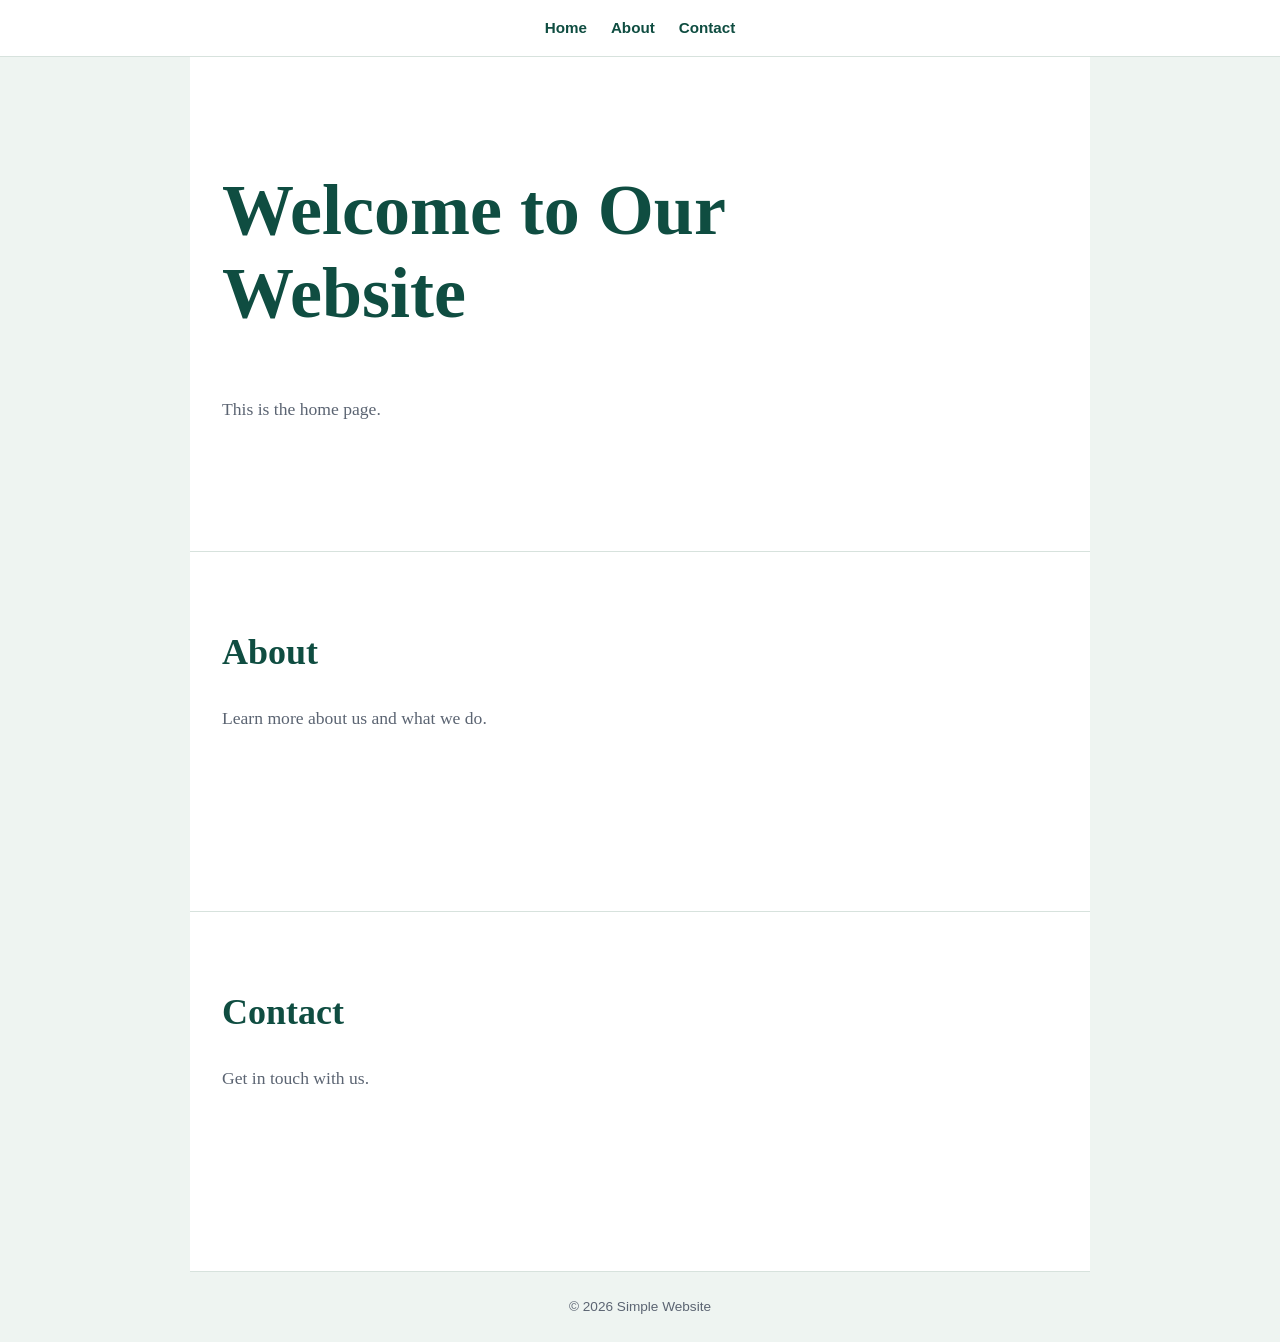
==== index.html @ 8ebc0c75 "Initial Code" ====
<!DOCTYPE html>
<html lang="en">
<head>
	<meta charset="UTF-8">
	<meta name="viewport" content="width=device-width, initial-scale=1.0">
	<title>Simple Website</title>
	<link rel="stylesheet" href="style.css">
</head>
<body>
	<header>
		<nav aria-label="Main navigation">
			<a href="#home">Home</a>
			<a href="#about">About</a>
			<a href="#contact">Contact</a>
		</nav>
	</header>

	<main>
		<section id="home">
			<h1>Welcome to Our Website</h1>
			<p>This is the home page.</p>
		</section>

		<section id="about">
			<h2>About</h2>
			<p>Learn more about us and what we do.</p>
		</section>

		<section id="contact">
			<h2>Contact</h2>
			<p>Get in touch with us.</p>
		</section>
	</main>

	<footer>
		<p>&copy; 2026 Simple Website</p>
	</footer>
</body>
</html>
---- style.css ----
:root {
	--ink: #1f2937;
	--muted: #5b6472;
	--surface: #ffffff;
	--background: #eef4f1;
	--accent: #176b5b;
	--accent-dark: #0f4d41;
	--border: #d7e2dd;
}

* {
	box-sizing: border-box;
}

html {
	scroll-behavior: smooth;
}

body {
	margin: 0;
	color: var(--ink);
	background: var(--background);
	font-family: Georgia, "Times New Roman", serif;
	line-height: 1.6;
}

header {
	padding: 1rem 1.5rem;
	background: var(--surface);
	border-bottom: 1px solid var(--border);
}

nav {
	display: flex;
	justify-content: center;
	gap: 1.5rem;
	max-width: 1100px;
	margin: 0 auto;
}

nav a {
	color: var(--accent-dark);
	font-family: Arial, sans-serif;
	font-size: 0.95rem;
	font-weight: 700;
	text-decoration: none;
}

nav a:hover,
nav a:focus-visible {
	color: var(--accent);
	text-decoration: underline;
	text-underline-offset: 0.25rem;
}

main {
	width: min(100% - 3rem, 900px);
	margin: 0 auto;
}

section {
	min-height: 40vh;
	padding: 5rem 2rem;
	background: var(--surface);
	border-bottom: 1px solid var(--border);
}

section:first-child {
	min-height: 55vh;
	padding-top: 7rem;
}

h1,
h2 {
	margin-top: 0;
	color: var(--accent-dark);
	line-height: 1.15;
}

h1 {
	max-width: 600px;
	font-size: clamp(2.25rem, 6vw, 4.5rem);
}

h2 {
	font-size: 2.25rem;
}

p {
	max-width: 620px;
	margin-bottom: 0;
	color: var(--muted);
	font-size: 1.1rem;
}

footer {
	padding: 1.5rem;
	text-align: center;
}

footer p {
	margin: 0 auto;
	font-family: Arial, sans-serif;
	font-size: 0.85rem;
}

@media (max-width: 600px) {
	header {
		padding: 1rem;
	}

	nav {
		justify-content: space-between;
		gap: 0.75rem;
	}

	main {
		width: 100%;
	}

	section,
	section:first-child {
		min-height: 0;
		padding: 4rem 1.5rem;
	}
}
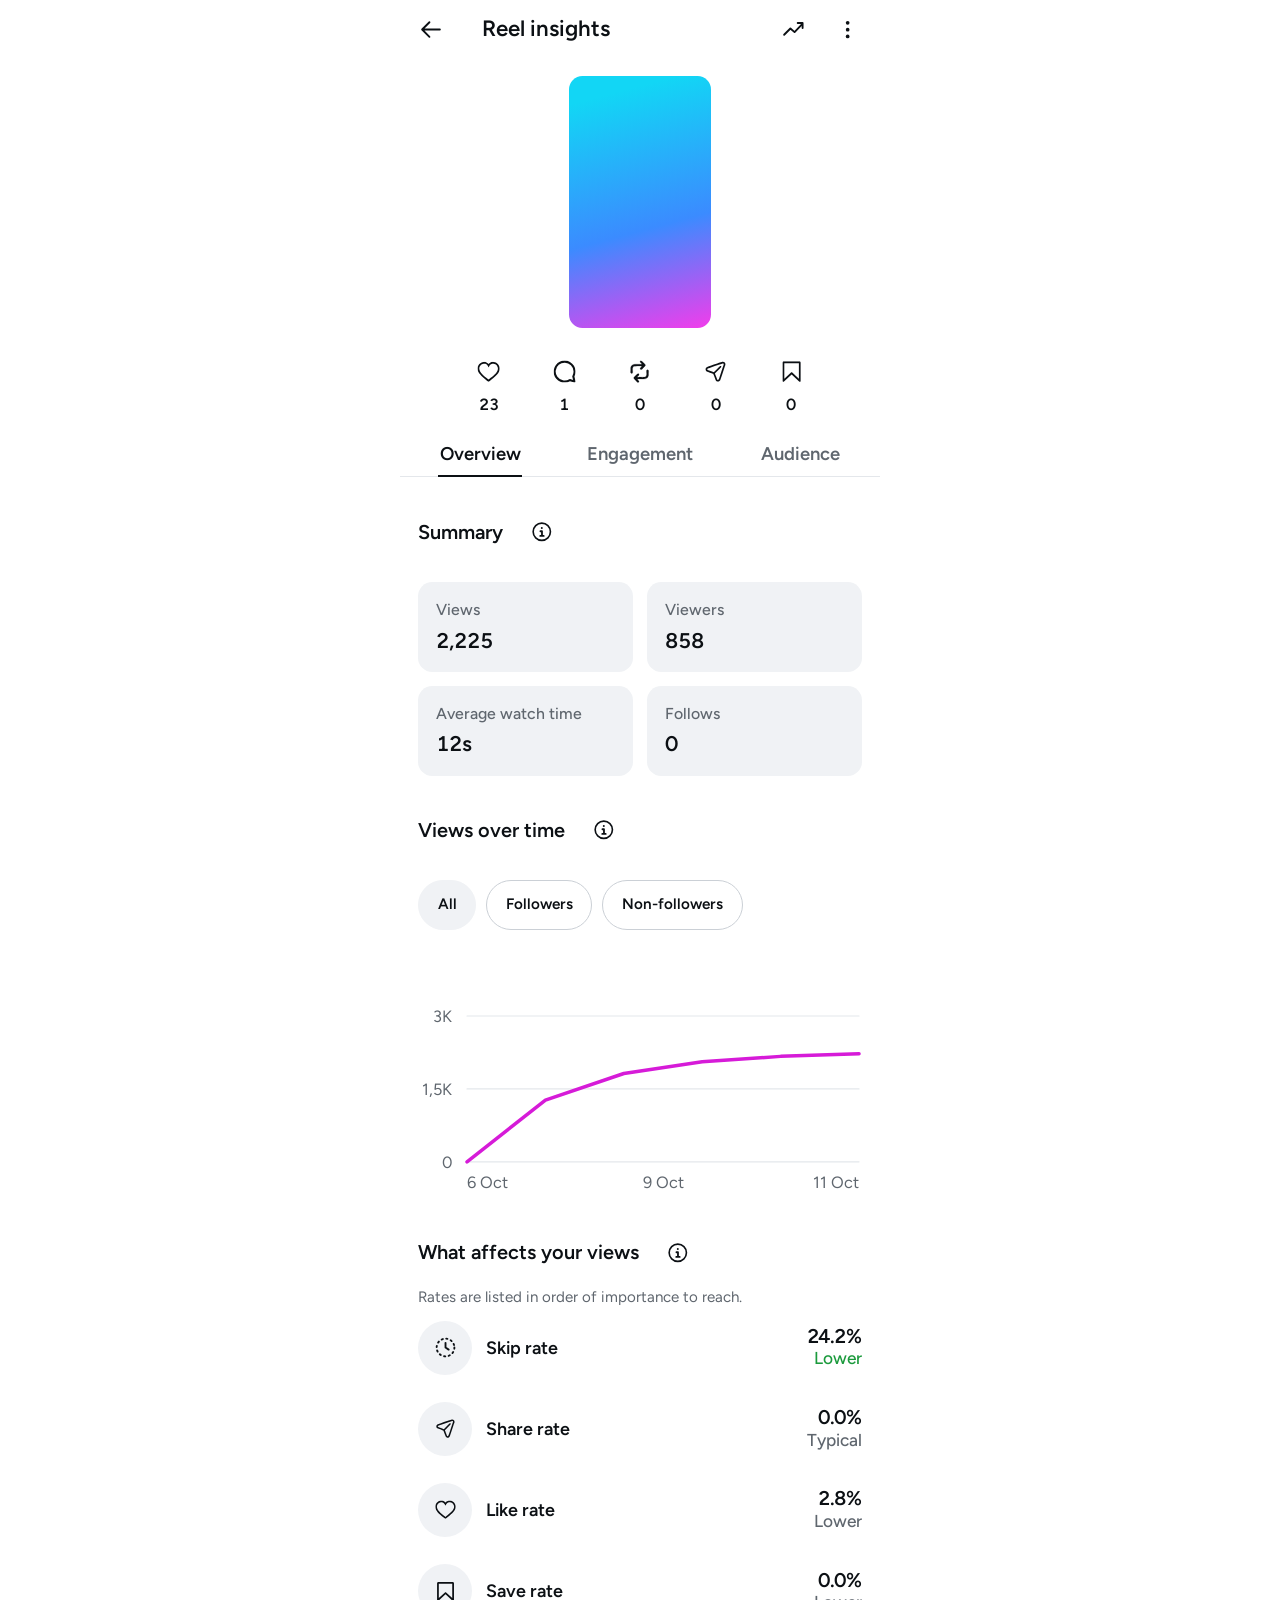
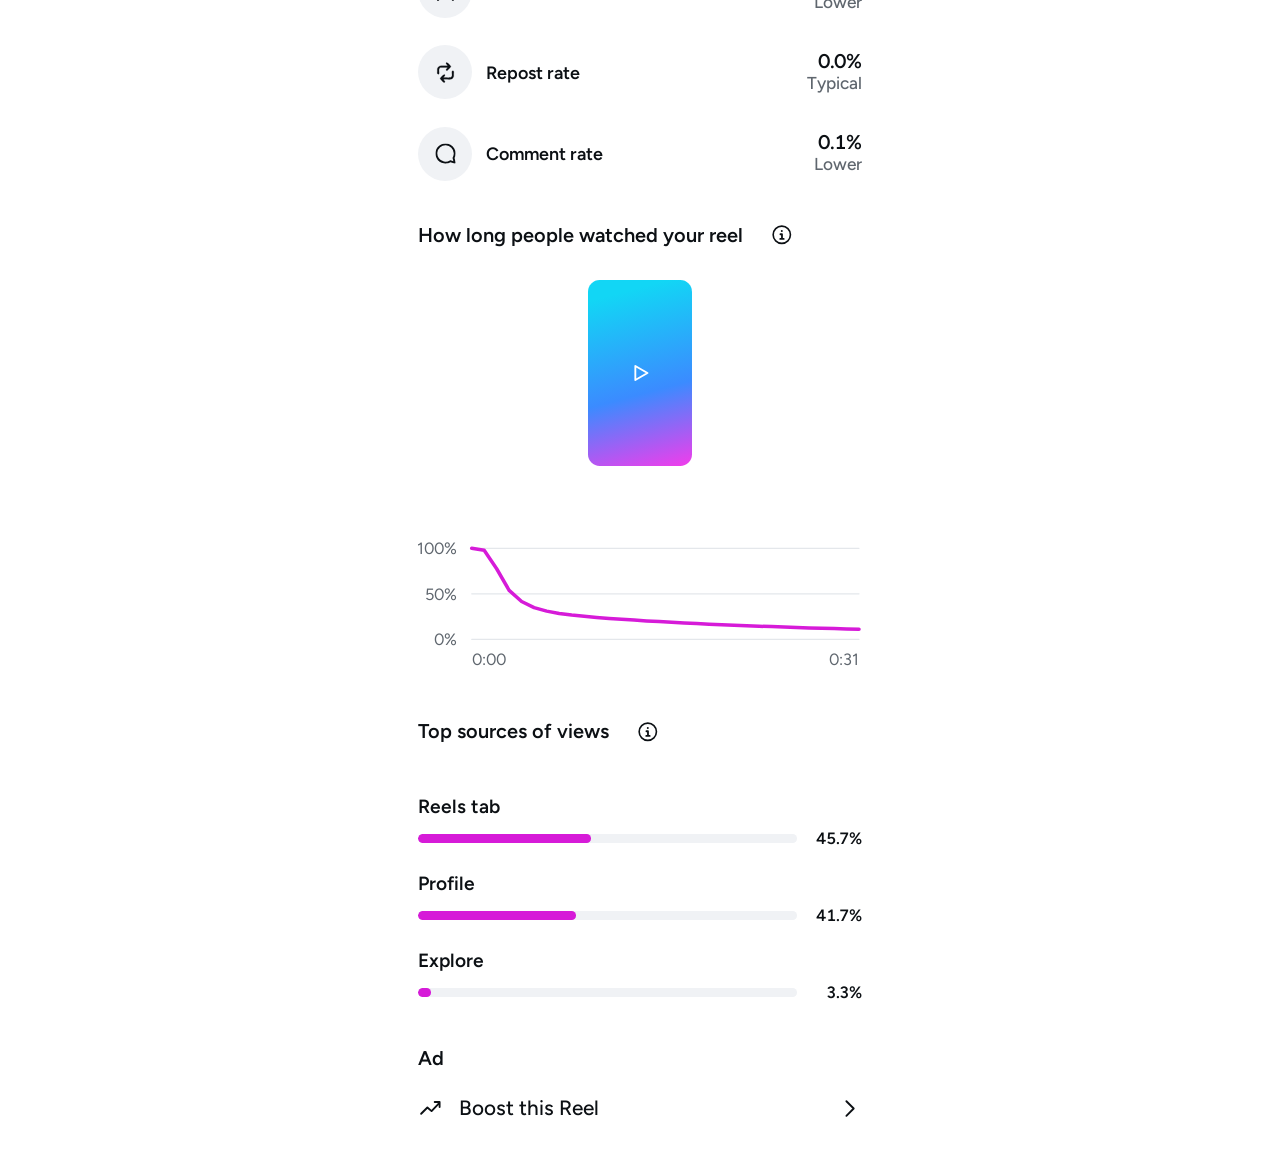
==== commit 2e6a9e87: "Update index.html" ====
--- a/index.html
+++ b/index.html
@@ -1,39 +1,388 @@
-<!DOCTYPE html>
-<html lang="en">
-<head>
-	<meta charset="UTF-8">
-	<meta name="viewport" content="width=device-width, initial-scale=1.0">
-	<title>Simple Website</title>
-	<link rel="stylesheet" href="style.css">
-</head>
-<body>
-	<header>
-		<nav aria-label="Main navigation">
-			<a href="#home">Home</a>
-			<a href="#about">About</a>
-			<a href="#contact">Contact</a>
-		</nav>
-	</header>
-
-	<main>
-		<section id="home">
-			<h1>Welcome to Our Website</h1>
-			<p>This is the home page.</p>
-		</section>
-
-		<section id="about">
-			<h2>About</h2>
-			<p>Learn more about us and what we do.</p>
-		</section>
-
-		<section id="contact">
-			<h2>Contact</h2>
-			<p>Get in touch with us.</p>
-		</section>
-	</main>
-
-	<footer>
-		<p>&copy; 2026 Simple Website</p>
-	</footer>
-</body>
-</html>
+<!doctype html><html><head><meta charset=utf8><meta name=viewport content="width=device-width,initial-scale=1,viewport-fit=cover"><style>:root{color-scheme:light;box-sizing:border-box;padding-top:env(safe-area-inset-top,0px);padding-bottom:env(safe-area-inset-bottom,0px)}html{scroll-padding-top:env(safe-area-inset-top,0px)}body{margin:0;padding:0;font:14px -apple-system,BlinkMacSystemFont,sans-serif;background:#fff;color:#000}img{max-width:100%}[hidden]:not([hidden=until-found i]){display:none!important}</style></head><body>
+<title>Reel Insights</title>
+<link rel="stylesheet" href="https://fonts.googleapis.com/css2?family=Figtree:wght@400;500;600;700&display=swap">
+<style>
+/* Layout: phone column. Sticky title bar, then thumbnail + counts, then sticky tabs, then Overview sections. Edit panel opens from the three dots. */
+:root{
+  --bg:#0C1014; --surface:#262A30; --fg:#F3F5F7; --muted:#A8AFB7; --line:#2A2F36; --ring:#3A4048; --good:#3BCD5A; --accent:#F03FF2; --accent2:#7B3FF5;
+  --font:"Figtree",system-ui,-apple-system,"Segoe UI",Roboto,sans-serif; --bar:49px;
+  color-scheme:dark;
+}
+@media (prefers-color-scheme:light){:root:not([data-theme="dark"]){
+  --bg:#FFFFFF; --surface:#F0F2F5; --fg:#0C1014; --muted:#5F666E; --line:#E4E7EB; --ring:#CBD0D6; --good:#1B9A3C; --accent:#D61BD8; --accent2:#6A2FE0; color-scheme:light}}
+:root[data-theme="light"]{
+  --bg:#FFFFFF; --surface:#F0F2F5; --fg:#0C1014; --muted:#5F666E; --line:#E4E7EB; --ring:#CBD0D6; --good:#1B9A3C; --accent:#D61BD8; --accent2:#6A2FE0; color-scheme:light}
+:root{--q:calc(min(1vw,4.8px)*.9*var(--k,1))}
+*{box-sizing:border-box;scrollbar-width:none}
+*::-webkit-scrollbar{display:none}
+body{background:var(--bg);color:var(--fg);font:16px/1.4 var(--font)}
+button,select,input{font:inherit;color:inherit}
+button{cursor:pointer}
+:focus-visible{outline:2px solid var(--accent);outline-offset:2px}
+svg{fill:none;stroke:currentColor;stroke-width:1.8;stroke-linecap:round;stroke-linejoin:round}
+.sr{position:absolute;width:1px;height:1px;overflow:hidden;clip:rect(0 0 0 0)}
+.app{max-width:480px;margin:0 auto}
+.appbar{position:sticky;top:env(safe-area-inset-top,0px);z-index:3;height:calc(13.6*var(--q));background:var(--bg);display:grid;grid-template-columns:calc(14.5*var(--q)) 1fr calc(13*var(--q)) calc(12*var(--q));align-items:center;padding-right:calc(1.5*var(--q))}
+.appbar h1{font:600 calc(5.15*var(--q))/calc(6*var(--q)) var(--font);margin:0;padding-left:calc(4.5*var(--q))}
+.appbar svg{width:calc(5.8*var(--q));height:calc(5.8*var(--q));justify-self:center}
+.dots{background:none;border:0;height:calc(12*var(--q));width:calc(12*var(--q));padding:0;display:grid;place-items:center;border-radius:50%}
+.dots svg{width:calc(5.4*var(--q));height:calc(5.4*var(--q));fill:currentColor;stroke:none}
+.hdr{display:flex;flex-direction:column;align-items:center;padding:calc(4.1*var(--q)) 0 calc(3*var(--q))}
+.thumb{background:var(--thumb,none) center/cover no-repeat,linear-gradient(165deg,#12D6F5 10%,#3B8BFF 60%,#F23CEB);border-radius:calc(3.1*var(--q));position:relative}
+.thumb.big{width:calc(32.7*var(--q));height:calc(58.2*var(--q))}
+.thumb.sm{width:calc(24.2*var(--q));height:calc(42.9*var(--q));border-radius:calc(2.7*var(--q));margin:0 auto calc(17.1*var(--q))}
+.thumb.sm:after{content:"";position:absolute;left:50%;top:50%;width:calc(5*var(--q));height:calc(5*var(--q));margin:calc(-2.5*var(--q));background:url("data:image/svg+xml,%3Csvg xmlns='http://www.w3.org/2000/svg' viewBox='0 0 24 24'%3E%3Cpath d='M7 4.5l13 7.5-13 7.5z' fill='none' stroke='white' stroke-width='2' stroke-linejoin='round'/%3E%3C/svg%3E") center/contain no-repeat}
+.counts{display:grid;grid-template-columns:repeat(5,1fr);width:calc(87.5*var(--q));margin-top:calc(6.9*var(--q));text-align:center}
+.counts div{display:flex;flex-direction:column;align-items:center;gap:calc(1.8*var(--q))}
+.counts svg{width:calc(6.3*var(--q));height:calc(6.3*var(--q));stroke-width:2}
+.counts span{font:600 calc(3.76*var(--q))/calc(5.4*var(--q)) var(--font);font-variant-numeric:tabular-nums}
+.tabs{position:sticky;top:calc(env(safe-area-inset-top,0px) + calc(13.6*var(--q)));z-index:2;background:var(--bg);border-bottom:1px solid var(--line);display:grid;grid-template-columns:repeat(3,1fr)}
+.tab{background:none;border:0;padding:0;color:var(--muted);font:600 calc(4.27*var(--q))/calc(5*var(--q)) var(--font);display:flex;justify-content:center}
+.tab span{display:block;padding:calc(3.2*var(--q)) calc(.3*var(--q)) calc(2.5*var(--q));border-bottom:calc(.67*var(--q)) solid transparent;margin-bottom:-1px}
+.tab[aria-selected="true"]{color:var(--fg)}
+.tab[aria-selected="true"] span{border-bottom-color:var(--fg)}
+main{padding:calc(9.9*var(--q)) calc(4.24*var(--q)) calc(12*var(--q));display:flex;flex-direction:column;gap:calc(9.8*var(--q))}
+.soon{color:var(--muted);text-align:center;padding:calc(15*var(--q)) 0;font-size:calc(4*var(--q))}
+h2{font:600 calc(4.62*var(--q))/calc(5.6*var(--q)) var(--font);margin:0}
+.sh{display:flex;align-items:center;gap:calc(6.5*var(--q));margin-bottom:calc(8.8*var(--q))}
+.sh svg{width:calc(5*var(--q));height:calc(5*var(--q));flex:none}
+.sub{margin:0 0 calc(2.95*var(--q));color:var(--muted);font-size:calc(3.5*var(--q));line-height:calc(4.6*var(--q))}
+.tiles{display:grid;grid-template-columns:1fr 1fr;gap:calc(3.2*var(--q))}
+.tile{background:var(--surface);border-radius:calc(3.3*var(--q));height:calc(20.8*var(--q));padding:0 calc(4.1*var(--q));display:flex;flex-direction:column;justify-content:center;gap:calc(1.5*var(--q));min-width:0}
+.tile .l{color:var(--muted);font:500 calc(3.67*var(--q))/calc(4.8*var(--q)) var(--font)}
+.tile .v{font:600 calc(4.92*var(--q))/calc(6*var(--q)) var(--font);font-variant-numeric:tabular-nums}
+.chips{display:flex;gap:calc(2.3*var(--q));flex-wrap:wrap}
+.chip{height:calc(11.5*var(--q));border-radius:999px;border:calc(.33*var(--q)) solid var(--ring);background:none;padding:0 calc(4.3*var(--q));font:600 calc(3.52*var(--q))/1 var(--font)}
+.chip[aria-pressed="true"]{background:var(--surface);border-color:var(--surface)}
+.chips.aud{margin-bottom:calc(7.1*var(--q))}
+.ch{width:100%;height:auto;display:block;overflow:visible}
+.ch text{fill:var(--muted);font:14px var(--font);stroke:none}
+.ch .gl{stroke:var(--line);stroke-width:1}
+.ch .ln{stroke:var(--accent);stroke-width:3;fill:none}
+.vch{margin-top:calc(13.5*var(--q))}
+.rates{list-style:none;margin:0;padding:0;display:flex;flex-direction:column;gap:calc(6.3*var(--q))}
+.rate{display:flex;align-items:center;gap:calc(3.1*var(--q))}
+.ico{width:calc(12.5*var(--q));height:calc(12.5*var(--q));border-radius:50%;background:var(--surface);display:grid;place-items:center;flex:none}
+.ico svg{width:calc(5.8*var(--q));height:calc(5.8*var(--q))}
+.rate .n{flex:1;min-width:0;font:600 calc(4.15*var(--q))/calc(5.4*var(--q)) var(--font)}
+.rate .r{text-align:right;display:flex;flex-direction:column}
+.rate .r b{font:600 calc(4.6*var(--q))/calc(5.4*var(--q)) var(--font);font-variant-numeric:tabular-nums;letter-spacing:-.02em}
+.rate .r span{color:var(--muted);font:500 calc(4*var(--q))/calc(5*var(--q)) var(--font)}
+.rate .r span.good{color:var(--good)}
+.rsec .sh{margin-bottom:calc(5.4*var(--q))}
+.rtsec .sh{margin-bottom:calc(7.7*var(--q))}
+.srcs{display:flex;flex-direction:column;gap:calc(5*var(--q))}
+.src>span{display:block;font:600 calc(4.43*var(--q))/calc(5.4*var(--q)) var(--font);margin-bottom:calc(2*var(--q))}
+main.aud .src>span{font:600 calc(4.15*var(--q))/calc(3.6*var(--q)) var(--font);margin-bottom:calc(.4*var(--q))}
+main.aud .src em{line-height:calc(4.4*var(--q))}
+main.aud .srcs{gap:calc(6.8*var(--q))}
+main.aud .sh{margin-bottom:calc(9.7*var(--q))}
+main.aud .ssec .sh{margin-bottom:calc(11.9*var(--q))}
+.src>div{display:grid;grid-template-columns:1fr calc(15.05*var(--q));align-items:center}
+.src.w>div{grid-template-columns:1fr calc(17.3*var(--q))}
+.bar{height:calc(2*var(--q));border-radius:calc(1*var(--q));background:var(--surface);overflow:hidden}
+.bar i{display:block;height:100%;border-radius:calc(1*var(--q));background:var(--accent)}
+.src em{font:600 calc(3.8*var(--q))/calc(5.4*var(--q)) var(--font);font-style:normal;text-align:right;font-variant-numeric:tabular-nums;letter-spacing:-.02em;white-space:nowrap}
+.ssec .sh{margin-bottom:calc(11.9*var(--q))}
+.asec .sh{margin-bottom:calc(5.2*var(--q))}
+.boost{display:flex;align-items:center;gap:calc(3.6*var(--q));font:500 calc(4.8*var(--q))/calc(7*var(--q)) var(--font)}
+.boost svg{width:calc(5.8*var(--q));height:calc(5.8*var(--q));flex:none}
+.boost span{flex:1}
+.rows{display:flex;flex-direction:column;gap:calc(5.9*var(--q))}
+.kv{display:flex;justify-content:space-between;gap:calc(3*var(--q));font:600 calc(4.4*var(--q))/calc(5.4*var(--q)) var(--font)}
+.kv b{font-weight:600;font-variant-numeric:tabular-nums;letter-spacing:-.02em}
+.esec .sh{margin-bottom:calc(8.4*var(--q))}
+main.eng{gap:calc(12.8*var(--q))}
+.sheet.peek{background:transparent}
+.sheet.peek .panel{opacity:.25}
+.sheet{position:fixed;inset:0;z-index:9;background:rgba(0,0,0,.55);display:flex;align-items:flex-end;justify-content:center}
+.panel{background:var(--bg);width:100%;max-width:480px;max-height:90%;overflow:auto;border-radius:20px 20px 0 0;padding:16px 16px calc(24px + env(safe-area-inset-bottom,0px));display:flex;flex-direction:column;gap:14px}
+.ph{display:flex;justify-content:space-between;align-items:center}
+.ph h2{font-size:20px}
+#skwrap{display:flex;flex-direction:column;gap:6px;margin:14px 0}
+#skwrap small{color:var(--muted)}
+.skb{display:none}
+body.sk{--skc:#171B21}
+:root[data-theme="light"] body.sk{--skc:#E9ECF0}
+@media (prefers-color-scheme:light){:root:not([data-theme="dark"]) body.sk{--skc:#E9ECF0}}
+.sk .skb{display:flex;justify-content:space-between;margin-top:calc(1.5*var(--q))}
+.skb i{height:calc(3*var(--q));border-radius:calc(1.3*var(--q));background:var(--skc);width:calc(44.6*var(--q))}
+.skb i+i{width:calc(17.3*var(--q))}
+.sk .chips:not(.aud),.sk .vch{display:none}
+.sk .appbar>svg:nth-of-type(2),.sk .dots,.sk .sh svg{visibility:hidden}
+.sk .counts span{display:block;width:calc(7.3*var(--q));height:calc(5.1*var(--q));border-radius:calc(1.3*var(--q));background:var(--skc);color:transparent;overflow:hidden}
+.sk .tile{background:linear-gradient(90deg,var(--skc),var(--bg) 75%,var(--skc))}
+.sk .tile *{visibility:hidden}
+.sk .ico svg,.sk .rate .r>*{visibility:hidden}
+.sk .rate .n{flex:0 0 calc(28*var(--q));height:calc(4.6*var(--q));border-radius:calc(1.3*var(--q));background:var(--skc);color:transparent}
+.sk .rate .r{width:calc(11*var(--q));height:calc(9*var(--q));border-radius:calc(1.3*var(--q));background:var(--skc);margin-left:auto}
+.btn{border:1px solid var(--ring);background:var(--surface);border-radius:10px;padding:8px 14px;font-weight:600;cursor:pointer}
+.panel h3{margin:6px 0 0;font:600 15px var(--font);color:var(--muted)}
+.g{display:grid;grid-template-columns:1fr 1fr;gap:10px}
+.g label,.rr{font-size:13px;color:var(--muted);display:flex;flex-direction:column;gap:4px;min-width:0}
+.g input,.g select,.rr input,.rr select{border:1px solid var(--ring);background:var(--surface);border-radius:8px;padding:8px;width:100%;color:var(--fg)}
+.rr{display:grid;grid-template-columns:1fr 90px 110px;align-items:center;gap:8px}
+.rr span{color:var(--fg);font-size:15px}
+.ck{flex-direction:row!important;align-items:center;gap:8px!important;font-size:15px!important;color:var(--fg)!important}
+.ck input{width:20px;height:20px;accent-color:var(--accent);padding:0}
+</style>
+
+<div class="app" id="app">
+  <div class="appbar">
+    <svg viewBox="0 0 24 24" aria-hidden="true"><path d="M20 12H4M10 5l-7 7 7 7"/></svg>
+    <h1>Reel insights</h1>
+    <svg viewBox="0 0 24 24" aria-hidden="true"><path d="M3 17l6-6 4 3.5L20.5 6.5M16 5.8h4.7v4.7"/></svg>
+    <button class="dots" id="open" type="button" aria-label="Edit stats"><svg viewBox="0 0 24 24"><circle cx="12" cy="5" r="1.9"/><circle cx="12" cy="12" r="1.9"/><circle cx="12" cy="19" r="1.9"/></svg></button>
+  </div>
+  <div id="hdr"></div>
+  <div class="tabs" role="tablist" aria-label="Insight sections">
+    <button class="tab" role="tab" data-tab="overview" aria-selected="true"><span>Overview</span></button>
+    <button class="tab" role="tab" data-tab="engagement" aria-selected="false"><span>Engagement</span></button>
+    <button class="tab" role="tab" data-tab="audience" aria-selected="false"><span>Audience</span></button>
+  </div>
+  <main id="main"></main>
+</div>
+
+<div class="sheet" id="sheet" hidden>
+  <div class="panel" role="dialog" aria-modal="true" aria-label="Edit stats">
+    <div class="ph"><h2>Edit stats</h2><button class="btn" id="close" type="button">Done</button></div>
+    <div id="fields"></div>
+    <div id="skwrap"><button class="btn" id="skel" type="button">Start loading screen</button><small>Closes this menu, waits 3 to 7 seconds, then shows the grey loading placeholders for 1.5 seconds.</small></div>
+    <button class="btn" id="reset" type="button">Reset to defaults</button>
+  </div>
+</div>
+
+<script>
+const $=s=>document.querySelector(s);
+const MON=['Jan','Feb','Mar','Apr','May','Jun','Jul','Aug','Sep','Oct','Nov','Dec'];
+const pd=s=>{const m=/^(\d{4})-(\d{2})-(\d{2})$/.exec(s||'');return m?Date.UTC(+m[1],m[2]-1,+m[3]):null};
+const dl=ms=>{const d=new Date(ms);return d.getUTCDate()+' '+MON[d.getUTCMonth()]};
+const P={
+  heart:'<svg viewBox="0 0 512 456.549" x="2.2" y="3.4" width="19.6" height="17.5" fill-rule="evenodd" style="fill:currentColor;stroke:none"><path fill-rule="nonzero" d="M463.044 117.283c-10.125-26.729-28.412-47.537-50.269-60.578-13.478-8.048-28.343-13.125-43.461-14.808-14.879-1.655-30.018.007-44.284 5.407-37.461 14.189-50.601 41.912-66.522 74.028-3.422 6.887-1.964 6.964-5.893.078-17.576-30.87-33.786-63.684-70.127-75.725-12.879-4.26-26.554-5.408-40.088-3.845-13.83 1.606-27.546 6.028-40.207 12.83-25.068 13.485-45.883 36.215-55.382 64.916-31.525 95.237 83.379 188.376 170.42 258.918 12.97 10.506 25.363 20.547 36.834 30.251 15.449-13.288 32.356-26.695 49.995-40.687 87.815-69.634 195.291-154.872 158.984-250.785zm-29.173-95.842c29.483 17.589 54.094 45.531 67.663 81.351 46.924 123.973-73.479 219.471-171.871 297.485-22.829 18.11-44.418 35.228-61.078 50.41-7.626 7.478-19.85 7.894-27.969.711-13.9-12.323-31.033-26.201-49.312-41.01C94.743 332.128-32.73 228.808 7.688 106.7c12.956-39.151 41.144-70.042 75.028-88.266C99.939 9.175 118.705 3.147 137.724.943c19.337-2.232 38.983-.556 57.65 5.619 22.047 7.302 42.601 20.751 59.55 41.271 16.316-18.527 35.37-31.35 55.614-39.018 20.513-7.759 42.13-10.168 63.283-7.816 20.913 2.324 41.453 9.337 60.05 20.442z"/></svg>',
+  comment:'<svg viewBox="0 0 122.97 122.88" x="2.3" y="2.3" width="19.4" height="19.4" style="fill:currentColor;stroke:none"><path d="M61.44,0a61.46,61.46,0,0,1,54.91,89l6.44,25.74a5.83,5.83,0,0,1-7.25,7L91.62,115A61.43,61.43,0,1,1,61.44,0ZM96.63,26.25a49.78,49.78,0,1,0-9,77.52A5.83,5.83,0,0,1,92.4,103L109,107.77l-4.5-18a5.86,5.86,0,0,1,.51-4.34,49.06,49.06,0,0,0,4.62-11.58,50,50,0,0,0-13-47.62Z"/></svg>',
+  repost:'<svg viewBox="0 0 72 72" x="1.5" y="1.5" width="21" height="21" fill-rule="evenodd" style="fill:currentColor;stroke:currentColor;stroke-width:.6"><path d="M42.62 19.83C37.64 18.34 28.3 19.58 22.83 19.58C20.38 19.58 17.94 19.71 16.32 21.83C12.74 26.53 16.23 34.35 14.88 39.75C14.21 42.4 10.76 42.55 9.4 40.42C8.08 38.34 8.99 33.58 8.99 31.17C8.99 28.59 8.59 25.59 9.2 23.07C12.03 11.34 25.21 13.55 34.5 13.55C36.69 13.55 40.98 14.31 42.73 13.17C42.36 11.1 33.48 5.01 39.59 3.14C41.87 2.44 53.96 14.14 53.95 16.5C53.95 18.21 43.56 28.92 41.61 29.78C40.42 30.31 38.84 29.79 38.13 28.72C35.5 24.81 42.44 22.89 42.62 19.83ZM29.4 58.83C29.58 61.89 36.48 63.79 33.87 67.72C33.16 68.79 31.57 69.31 30.38 68.78C28.46 67.93 18.04 57.19 18.04 55.5C18.04 53.17 30.16 41.44 32.41 42.14C38.51 44.02 29.64 50.09 29.28 52.17C30.73 53.13 34.01 52.55 35.83 52.55C40.51 52.55 52.68 54.09 55.67 50.17C59.26 45.48 55.79 37.64 57.12 32.24C57.78 29.59 61.24 29.47 62.6 31.58C63.96 33.7 63.01 38.69 63.01 41.17C63.01 43.64 63.39 46.5 62.8 48.92C58.93 64.71 39.89 55.66 29.4 58.83Z"/></svg>',
+  share:'<svg viewBox="0 0 512 512" x="0.3" y="0.3" width="23.4" height="23.4" fill-rule="evenodd" style="fill:currentColor;stroke:currentColor;stroke-width:.6"><path d="M390.33 67.08C422.53 63.48 449.52 89.15 444.88 121.94C443.38 132.52 438.43 142.89 435.15 153.01C429 171.98 422.5 190.84 416.23 209.76C396.5 269.31 376.68 328.83 356.82 388.33C349.7 409.66 345.02 433.4 322.96 444.29C317.41 447.03 311.33 448.8 305.1 449.06C299.96 449.28 294.78 449.09 289.79 447.76C265.05 441.16 259.05 423.55 250.81 402.15C241.33 377.54 232.13 352.78 222.3 328.31C219.83 322.17 217.45 315.93 215.16 309.73C214.2 307.12 213.43 302.75 211.6 300.63C209.85 298.61 204.75 297.75 202.28 296.83C194.49 293.94 186.74 290.83 178.98 287.85C156.81 279.35 134.78 270.49 112.52 262.2C92.86 254.87 74.93 249.3 66.21 228.14C56.13 203.68 69.11 174.32 93.84 165.19C115 157.38 136.72 150.85 158.13 143.82C201.21 129.67 244.17 115.14 287.18 100.8C310.18 93.13 333.27 85.66 356.2 77.79C366.32 74.31 379.92 68.25 390.33 67.08ZM220.46 268.92C254.15 234.8 288.2 201.01 322.18 167.19C330.79 158.63 342.78 141.06 356.57 146.77C359.34 147.92 361.92 149.81 363.62 152.34C366.77 157.04 367.33 163.52 364.82 168.64C361.46 175.45 346.37 188.23 340.35 194.25C317.14 217.47 293.77 240.54 270.72 263.93C264.14 270.6 257.46 277.18 250.84 283.82C248.84 285.82 244.13 288.95 243.17 291.6C242.54 293.33 244.19 295.73 244.8 297.32C246.45 301.62 248.03 305.95 249.74 310.23C256.27 326.55 262.15 343.16 268.69 359.48C274.26 373.38 279.43 387.44 284.81 401.41C287.61 408.67 290.98 416.38 299.95 417.06C312.76 418.03 315.71 409.49 319.25 399.47C324.67 384.14 329.56 368.63 334.77 353.23C355.53 291.83 376.45 230.39 396.18 168.64C400.67 154.57 405.62 140.62 410.2 126.56C412.69 118.92 415.39 111.44 409.71 104.38C402.29 95.16 391.79 99.9 382.66 102.78C360.57 109.74 338.69 117.43 316.72 124.76C265.78 141.75 214.77 158.65 163.82 175.72C148.85 180.73 133.8 185.47 118.92 190.68C112.47 192.94 104.17 193.95 99.25 199.08C91.7 206.96 94.36 220.16 104.18 224.74C112.09 228.44 120.66 231.13 128.83 234.17C148.04 241.31 167.25 248.67 186.28 256.27C194.02 259.36 201.82 262.27 209.61 265.24C212.94 266.51 216.9 268.94 220.46 268.92Z"/></svg>',
+  save:'<svg viewBox="0 0 459 511.87" x="3.9" y="2.8" width="16.2" height="18.4" fill-rule="evenodd" style="fill:currentColor;stroke:none"><path fill-rule="nonzero" d="M32.256 0h394.488c8.895 0 16.963 3.629 22.795 9.462C455.371 15.294 459 23.394 459 32.256v455.929c0 13.074-10.611 23.685-23.686 23.685-7.022 0-13.341-3.07-17.683-7.93L230.124 330.422 39.692 505.576c-9.599 8.838-24.56 8.214-33.398-1.385a23.513 23.513 0 01-6.237-16.006L0 32.256C0 23.459 3.629 15.391 9.461 9.55l.089-.088C15.415 3.621 23.467 0 32.256 0zm379.373 47.371H47.371v386.914l166.746-153.364c8.992-8.198 22.933-8.319 32.013.089l165.499 153.146V47.371z"/></svg>',
+  skip:'<circle cx="12" cy="12" r="8.5" stroke-dasharray="1.2 3.3"/><path d="M12 7.5V12l3 2"/>',
+  info:'<circle cx="12" cy="12" r="9.6"/><path d="M10.5 11.4h1.7v5.2M10.3 16.6h3.8" stroke-width="2"/><circle cx="12" cy="7.8" r="1.1" fill="currentColor" stroke="none"/>',
+  trend:'<path d="M3 17l6-6 4 3.5L20.5 6.5M16 5.8h4.7v4.7"/>',
+  chev:'<path d="M9 5l7 7-7 7"/>'
+};
+const svg=(p,c)=>'<svg'+(c?' class="'+c+'"':'')+' viewBox="0 0 24 24" aria-hidden="true">'+P[p]+'</svg>';
+const RATES=[['skip','Skip rate'],['share','Share rate'],['like','Like rate'],['save','Save rate'],['repost','Repost rate'],['comment','Comment rate']];
+const SRCS=[['reels','Reels tab'],['profile','Profile'],['explore','Explore'],['other','Other']];
+const COUNTS=[['likes','Likes','heart'],['comments','Comments','comment'],['reposts','Reposts','repost'],['shares','Shares','share'],['saves','Saves','save']];
+const SECS=[['header','Thumbnail and counts'],['summary','Summary'],['views','Views over time'],['rates','What affects your views'],['retention','How long people watched your reel'],['sources','Top sources of views'],['ad','Boost this Reel'],['actions','Actions after viewing'],['interactions','Interactions'],['likes','When people liked your reel'],['who','Who viewed your reel'],['details','Audience details']];
+
+const DEF=()=>({
+  sz:100,len:31,start:'2026-10-06',end:'2026-10-11',views:2225,viewers:858,avg:12,follows:0,fol:0,visits:4,likeAt:'0,5,10,30',
+  age:{a13:6.9,a18:25,a25:23.5,a35:17.5,a45:17.1,a55:9.5,a65:.4},gender:{men:80.3,women:19.7},
+  ctry:{n0:'India',v0:26.5,n1:'Brazil',v1:13.7,n2:'Türkiye',v2:8.5,n3:'United States',v3:8.4,n4:'Germany',v4:2.5,n5:'',v5:0,n6:'',v6:0,n7:'',v7:0},
+  likes:23,comments:1,reposts:0,shares:0,saves:0,
+  rate:{skip:24.2,share:0,like:2.8,save:0,repost:0,comment:.1},
+  tag:{skip:'Lower',share:'Typical',like:'Lower',save:'Lower',repost:'Typical',comment:'Lower'},
+  src:{reels:45.7,profile:41.7,explore:3.3,other:0},
+  show:{header:true,summary:true,views:true,rates:true,retention:true,sources:true,ad:true,actions:true,interactions:true,likes:true,who:true,details:true},
+  thumb:null,v:2
+});
+let st=DEF();
+const KEY='reel-replica-v1';
+try{
+  const sv=JSON.parse(localStorage.getItem(KEY)||'null');
+  if(sv&&sv.v!==2)sv.sz=100; // v2 bakes the old 90% slider into --q
+  if(sv)for(const k in st){if(sv[k]===undefined)continue;st[k]=(st[k]&&typeof st[k]==='object')?{...st[k],...sv[k]}:sv[k]}
+}catch(e){}
+const save=()=>{try{localStorage.setItem(KEY,JSON.stringify(st))}catch(e){}};
+let tab='overview',seg='all',aud='age';
+
+// Instagram shows plain numbers under 10,000 and 12.4K style above that.
+function fc(v){v=Math.round(v);if(v<1e4)return v.toLocaleString('en-US');if(v<1e6)return +(v/1e3).toFixed(1)+'K';return +(v/1e6).toFixed(1)+'M'}
+const fa=s=>{s=Math.round(s);return s<60?s+'s':Math.floor(s/60)+'m '+(s%60)+'s'};
+const mss=s=>Math.floor(s/60)+':'+String(s%60).padStart(2,'0');
+const fK=v=>v>=1000?(+(v/1000).toFixed(1)+'K').replace('.',','):String(+v.toFixed(1));
+function nice(m){const p=Math.pow(10,Math.floor(Math.log10(m)));for(const f of [1,1.5,2,3,5,10])if(f*p>=m)return f*p;return 10*p}
+const sec=(cls,title,sub,body,tight)=>'<section class="'+cls+'"><div class="sh'+(tight?' tight':'')+'"><h2>'+title+'</h2>'+svg('info')+'</div>'+(sub?'<p class="sub">'+sub+'</p>':'')+body+'</section>';
+
+function renderHdr(){
+  $('#hdr').innerHTML=st.show.header?'<div class="hdr"><div class="thumb big" role="img" aria-label="Reel thumbnail"></div><div class="counts">'
+    +COUNTS.map(c=>'<div>'+svg(c[2])+'<span>'+fc(st[c[0]])+'</span><i class="sr">'+c[1]+'</i></div>').join('')+'</div></div>':'<div style="height:12px"></div>';
+}
+function viewsSec(){
+  const s=pd(st.start)||pd('2026-10-06'),e=pd(st.end)||s;
+  const n=Math.min(365,Math.max(1,Math.round((e-s)/864e5)));
+  const share=seg==='all'?1:seg==='followers'?st.fol/100:1-st.fol/100;
+  const w=[];for(let i=0;i<n;i++)w.push(Math.exp(-i*.85)+.01);
+  const tot=w.reduce((a,b)=>a+b,0);let c=0;
+  const d=[0].concat(w.map(x=>c+=x/tot*st.views*share));
+  const W=380,H=180,L=42,R=378,T=24,ph=125,mx=nice(Math.max(Math.max(...d)*1.05,10));
+  const y=v=>T+ph-v/mx*ph,x=i=>L+i/n*(R-L);
+  let g='';
+  [1,.5,0].forEach(f=>{const yy=y(f*mx).toFixed(1);g+='<line class="gl" x1="'+L+'" x2="'+R+'" y1="'+yy+'" y2="'+yy+'"/><text x="29" y="'+(+yy+5)+'" text-anchor="end">'+fK(f*mx)+'</text>'});
+  const line='<path class="ln" d="'+d.map((v,i)=>(i?'L':'M')+x(i).toFixed(1)+' '+y(v).toFixed(1)).join('')+'"/>';
+  const yb=T+ph+22;
+  const xl='<text x="'+L+'" y="'+yb+'">'+dl(s)+'</text><text x="'+((L+R)/2)+'" y="'+yb+'" text-anchor="middle">'+dl(s+Math.round(n/2)*864e5)+'</text><text x="'+R+'" y="'+yb+'" text-anchor="end">'+dl(e)+'</text>';
+  const chips='<div class="chips" role="group" aria-label="Audience">'+[['all','All'],['followers','Followers'],['non','Non-followers']].map(k=>'<button class="chip" type="button" data-seg="'+k[0]+'" aria-pressed="'+(seg===k[0])+'">'+k[1]+'</button>').join('')+'</div>';
+  return sec('','Views over time','','<div class="skb"><i></i><i></i></div>'+chips+'<svg class="ch vch" viewBox="0 0 '+W+' '+H+'" role="img" aria-label="Views over time">'+g+line+xl+'</svg>');
+}
+function retention(len,skip){
+  const A=.5+skip/200,C=.08,B=Math.max(.05,1-A-C),p=[];let prev=100;
+  for(let t=0;t<=len;t++){
+    const u=Math.max(0,t-1.5);
+    let v=100*(A*Math.exp(-u/1.4)+B*Math.exp(-u/(len*.6))+C)-3*Math.min(t,1.5)/1.5;
+    v=t===0?100:Math.min(prev,Math.max(0,v));p.push(v);prev=v;
+  }
+  return p;
+}
+function retSec(){
+  const len=Math.max(1,Math.round(st.len)),p=retention(len,st.rate.skip);
+  const W=380,H=118,L=46,R=378,T=8,ph=78,y=v=>T+(100-v)/100*ph,x=i=>L+i/len*(R-L);
+  let g='';
+  [100,50,0].forEach(v=>{const yy=y(v).toFixed(1);g+='<line class="gl" x1="'+L+'" x2="'+R+'" y1="'+yy+'" y2="'+yy+'"/><text x="33" y="'+(+yy+5)+'" text-anchor="end">'+v+'%</text>'});
+  const yb=T+ph+22;
+  return sec('rtsec','How long people watched your reel','','<div class="thumb sm" role="img" aria-label="Reel thumbnail"></div><svg class="ch" viewBox="0 0 '+W+' '+H+'" role="img" aria-label="Share of viewers still watching over time">'+g
+    +'<path class="ln" d="'+p.map((v,i)=>(i?'L':'M')+x(i).toFixed(1)+' '+y(v).toFixed(1)).join('')+'" stroke-linejoin="round"/>'
+    +'<text x="'+L+'" y="'+yb+'">0:00</text><text x="'+R+'" y="'+yb+'" text-anchor="end">'+mss(len)+'</text></svg>');
+}
+function likesSec(){
+  const len=Math.max(1,Math.round(st.len)),cnt=new Array(len+1).fill(0);let tot=0;
+  String(st.likeAt).split(',').forEach(x=>{if(x.trim()==='')return;const t=Math.round(Number(x));if(isFinite(t)&&t>=0&&t<=len){cnt[t]++;tot++}});
+  const p=cnt.map(c=>tot?c/tot*100:0),mx=nice(Math.max(Math.max(...p)*1.05,6));
+  const W=380,H=118,L=38,R=378,T=8,ph=79,y=v=>T+ph-v/mx*ph,x=i=>L+i/len*(R-L);
+  let g='';
+  [mx,mx/2,0].forEach(v=>{const yy=y(v).toFixed(1);g+='<line class="gl" x1="'+L+'" x2="'+R+'" y1="'+yy+'" y2="'+yy+'"/><text x="24" y="'+(+yy+5)+'" text-anchor="end">'+(+v.toFixed(1))+'%</text>'});
+  const yb=T+ph+22;
+  return sec('esec','When people liked your reel','','<div class="thumb sm" role="img" aria-label="Reel thumbnail"></div><svg class="ch" viewBox="0 0 '+W+' '+H+'" role="img" aria-label="When people liked the reel">'+g
+    +'<path class="ln" d="'+p.map((v,i)=>(i?'L':'M')+x(i).toFixed(1)+' '+y(v).toFixed(1)).join('')+'" stroke-linejoin="round"/>'
+    +'<text x="'+L+'" y="'+yb+'">0:00</text><text x="'+R+'" y="'+yb+'" text-anchor="end">'+mss(len)+'</text></svg>');
+}
+const esc=s=>String(s).replace(/&/g,'&amp;').replace(/"/g,'&quot;').replace(/</g,'&lt;');
+const AGES=[['13-17','a13'],['18-24','a18'],['25-34','a25'],['35-44','a35'],['45-54','a45'],['55-64','a55'],['65+','a65']];
+function audRow(name,v,col,cls){
+  v=Math.max(0,Math.min(100,Number(v)||0));
+  return '<div class="src'+(cls||'')+'"><span>'+esc(name)+'</span><div><div class="bar"><i style="width:'+v.toFixed(1)+'%;background:'+col+(v>0?';min-width:3px':'')+'"></i></div><em>'+v.toFixed(1)+'%</em></div></div>';
+}
+function audSecs(){
+  const o=[];
+  if(st.show.who){
+    const f=Math.max(0,Math.min(100,st.fol));
+    o.push(sec('ssec','Who viewed your reel','','<div class="srcs">'+audRow('Followers',f,'var(--accent2)',' w')+audRow('Non-followers',100-f,'var(--accent2)',' w')+'</div>'));
+  }
+  if(st.show.details){
+    let rows;
+    if(aud==='age')rows=AGES.map(a=>[a[0],st.age[a[1]],'var(--accent)']);
+    else if(aud==='gender')rows=[['Men',st.gender.men,'var(--accent)'],['Women',st.gender.women,'var(--accent2)']].sort((a,b)=>b[1]-a[1]);
+    else{
+      rows=[];
+      for(let i=0;i<8;i++){const n=String(st.ctry['n'+i]).trim(),v=st.ctry['v'+i];if(n&&v>0)rows.push([n,v,'var(--accent)'])}
+      rows.sort((a,b)=>b[1]-a[1]);rows=rows.slice(0,5); // top five, biggest share first
+    }
+    const chips='<div class="chips aud" role="group" aria-label="Audience details">'+[['age','Age'],['country','Country'],['gender','Gender']].map(k=>'<button class="chip" type="button" data-aud="'+k[0]+'" aria-pressed="'+(aud===k[0])+'">'+k[1]+'</button>').join('')+'</div>';
+    o.push(sec('','Audience details','',chips+'<div class="srcs">'+rows.map(r=>audRow(r[0],r[1],r[2])).join('')+'</div>'));
+  }
+  return o.join('');
+}
+function engSecs(){
+  const o=[],kv=a=>'<div class="rows">'+a.map(r=>'<div class="kv"><span>'+r[0]+'</span><b>'+fc(r[1])+'</b></div>').join('')+'</div>';
+  if(st.show.actions)o.push(sec('esec','Actions after viewing','',kv([['Profile visits',st.visits],['Follows',st.follows]])));
+  if(st.show.interactions)o.push(sec('esec','Interactions','',kv([['Likes',st.likes],['Comments',st.comments],['Reposts',st.reposts],['Shares',st.shares],['Saves',st.saves]])));
+  if(st.show.likes)o.push(likesSec());
+  return o.join('');
+}
+function renderMain(){
+  const m=$('#main');
+  m.className=tab==='engagement'?'eng':tab==='audience'?'aud':'';
+  if(tab==='audience'){m.innerHTML=audSecs()||'<p class="soon">Every section is hidden. Use the three dots to show them.</p>';return}
+  if(tab==='engagement'){m.innerHTML=engSecs()||'<p class="soon">Every section is hidden. Use the three dots to show them.</p>';return}
+  const out=[];
+  if(st.show.summary)out.push(sec('','Summary','','<div class="tiles">'
+    +[['Views',fc(st.views)],['Viewers',fc(st.viewers)],['Average watch time',fa(st.avg)],['Follows',fc(st.follows)]].map(t=>'<div class="tile"><span class="l">'+t[0]+'</span><span class="v">'+t[1]+'</span></div>').join('')+'</div>'));
+  if(st.show.views)out.push(viewsSec());
+  if(st.show.rates)out.push(sec('rsec','What affects your views','Rates are listed in order of importance to reach.','<ul class="rates">'+RATES.map(r=>{
+    const t=st.tag[r[0]],good=r[0]==='skip'?t==='Lower':t==='Higher';
+    return '<li class="rate"><span class="ico">'+svg(r[0]==='skip'?'skip':r[0]==='like'?'heart':r[0])+'</span><span class="n">'+r[1]+'</span><span class="r"><b>'+st.rate[r[0]].toFixed(1)+'%</b><span'+(good?' class="good"':'')+'>'+t+'</span></span></li>';
+  }).join('')+'</ul>',true));
+  if(st.show.retention)out.push(retSec());
+  if(st.show.sources){
+    const rows=SRCS.filter(s=>st.src[s[0]]>0).sort((a,b)=>st.src[b[0]]-st.src[a[0]]);
+    out.push(sec('ssec','Top sources of views','','<div class="srcs">'+rows.map(s=>'<div class="src"><span>'+s[1]+'</span><div><div class="bar"><i style="width:'+Math.max(1,Math.min(100,st.src[s[0]])).toFixed(1)+'%"></i></div><em>'+st.src[s[0]].toFixed(1)+'%</em></div></div>').join('')+'</div>'));
+  }
+  if(st.show.ad)out.push('<section class="asec"><div class="sh"><h2>Ad</h2></div><div class="boost">'+svg('trend')+'<span>Boost this Reel</span>'+svg('chev')+'</div></section>');
+  m.innerHTML=out.join('')||'<p class="soon">Every section is hidden. Use the three dots to show them.</p>';
+}
+function render(){
+  document.documentElement.style.setProperty('--k',Math.min(1.2,Math.max(.5,st.sz/100)));
+  $('#app').style.setProperty('--thumb',st.thumb?'url("'+st.thumb+'")':'none');
+  renderHdr();renderMain();
+}
+
+const get=p=>p.split('.').reduce((o,k)=>o[k],st);
+function setp(p,v){const a=p.split('.'),k=a.pop();a.reduce((o,x)=>o[x],st)[k]=v}
+function buildSheet(){
+  const n=(p,l)=>'<label>'+l+'<input type="number" inputmode="decimal" min="0" step="any" data-p="'+p+'" value="'+get(p)+'"></label>';
+  const tags=['Lower','Typical','Higher'];
+  $('#fields').innerHTML=
+    '<h3>Size</h3><div class="g"><label style="grid-column:1/-1"><span style="display:flex;justify-content:space-between"><span>Text and layout size</span><b id="szv">'+st.sz+'%</b></span><small style="color:var(--muted)">100% matches Instagram on your phone. Lower is smaller, higher is bigger.</small><input type="range" min="60" max="110" step="1" data-p="sz" value="'+st.sz+'"></label></div>'
+    +'<h3>Reel</h3><div class="g">'+n('len','Length (seconds)')+'<label>Thumbnail<input type="file" accept="image/*" id="thumbIn"></label>'
+    +'<label>First day<input type="date" data-p="start" value="'+st.start+'"></label><label>Last day<input type="date" data-p="end" value="'+st.end+'"></label></div>'
+    +'<button class="btn" id="thumbRm" type="button">Remove thumbnail</button>'
+    +'<h3>Summary</h3><div class="g">'+n('views','Views')+n('viewers','Viewers')+n('avg','Average watch time (seconds)')+n('follows','Follows')+n('visits','Profile visits')+n('fol','Followers share of views (%)')+'</div>'
+    +'<h3>Counts under the thumbnail</h3><div class="g">'+COUNTS.map(c=>n(c[0],c[1])).join('')+'</div>'
+    +'<h3>When people liked your reel</h3><div class="g"><label style="grid-column:1/-1">Seconds when people liked (comma separated)<input type="text" data-p="likeAt" value="'+String(st.likeAt).replace(/&/g,'&amp;').replace(/"/g,'&quot;').replace(/</g,'&lt;')+'"></label></div>'
+    +'<h3>What affects your views</h3>'+RATES.map(r=>'<div class="rr"><span>'+r[1]+'</span><input type="number" inputmode="decimal" min="0" step="any" aria-label="'+r[1]+' percent" data-p="rate.'+r[0]+'" value="'+st.rate[r[0]]+'"><select aria-label="'+r[1]+' comparison" data-p="tag.'+r[0]+'">'+tags.map(t=>'<option'+(st.tag[r[0]]===t?' selected':'')+'>'+t+'</option>').join('')+'</select></div>').join('')
+    +'<h3>Top sources of views (%)</h3><div class="g">'+SRCS.map(s=>n('src.'+s[0],s[1])).join('')+'</div>'
+    +'<h3>Audience: age (%)</h3><div class="g">'+AGES.map(a=>n('age.'+a[1],a[0])).join('')+'</div>'
+    +'<h3>Audience: gender (%)</h3><div class="g">'+n('gender.men','Men')+n('gender.women','Women')+'</div>'
+    +'<h3>Audience: countries (%). The five biggest are shown, largest first.</h3><div class="g">'+[0,1,2,3,4,5,6,7].map(i=>'<label>Country '+(i+1)+'<input type="text" maxlength="30" data-p="ctry.n'+i+'" value="'+esc(st.ctry['n'+i])+'"></label>'+n('ctry.v'+i,'Share')).join('')+'</div>'
+    +'<h3>Show sections</h3><div class="g">'+SECS.map(s=>'<label class="ck"><input type="checkbox" data-p="show.'+s[0]+'"'+(st.show[s[0]]?' checked':'')+'>'+s[1]+'</label>').join('')+'</div>';
+}
+$('#fields').addEventListener('input',e=>{
+  const t=e.target,p=t.dataset.p;if(!p)return;
+  let v;
+  if(t.type==='checkbox')v=t.checked;
+  else if(t.type==='number'){v=t.value===''?0:Number(t.value);if(!isFinite(v)||v<0)return}
+  else if(t.type==='date'){if(!pd(t.value))return;v=t.value}
+  else if(t.type==='range'){v=Number(t.value);sheet.classList.add('peek');const z=$('#szv');if(z)z.textContent=v+'%'}
+  else v=t.value;
+  setp(p,v);save();render();
+});
+$('#fields').addEventListener('change',e=>{
+  if(e.target.id!=='thumbIn'||!e.target.files[0])return;
+  const fr=new FileReader();
+  fr.onload=()=>{
+    const im=new Image();
+    im.onload=()=>{
+      const k=Math.min(1,480/im.height),c=document.createElement('canvas');
+      c.width=Math.round(im.width*k);c.height=Math.round(im.height*k);
+      c.getContext('2d').drawImage(im,0,0,c.width,c.height);
+      st.thumb=c.toDataURL('image/jpeg',.82);save();render();
+    };
+    im.src=fr.result;
+  };
+  fr.readAsDataURL(e.target.files[0]);
+});
+$('#fields').addEventListener('click',e=>{if(e.target.id==='thumbRm'){st.thumb=null;save();render()}});
+let skT=[];
+$('#skel').addEventListener('click',()=>{
+  skT.forEach(clearTimeout);document.body.classList.remove('sk');closeSheet();
+  const d=3000+Math.random()*4000;
+  skT=[setTimeout(()=>{window.scrollTo(0,0);document.body.classList.add('sk')},d),setTimeout(()=>document.body.classList.remove('sk'),d+1500)];
+});
+$('#reset').addEventListener('click',()=>{st=DEF();save();buildSheet();render()});
+
+$('#main').addEventListener('click',e=>{const b=e.target.closest('[data-seg]'),a=e.target.closest('[data-aud]');if(b){seg=b.dataset.seg;renderMain()}else if(a){aud=a.dataset.aud;renderMain()}});
+document.querySelectorAll('.tab').forEach(b=>b.addEventListener('click',()=>{
+  tab=b.dataset.tab;document.querySelectorAll('.tab').forEach(x=>x.setAttribute('aria-selected',String(x===b)));renderMain();const y=$('#hdr').offsetHeight;if(scrollY>y)scrollTo(0,y);
+}));
+const sheet=$('#sheet');
+$('#fields').addEventListener('change',e=>{if(e.target.dataset.p==='sz')sheet.classList.remove('peek')});
+const openSheet=()=>{sheet.hidden=false;$('#close').focus()};
+const closeSheet=()=>{sheet.hidden=true;$('#open').focus()};
+$('#open').addEventListener('click',openSheet);
+$('#close').addEventListener('click',closeSheet);
+sheet.addEventListener('click',e=>{if(e.target===sheet)closeSheet()});
+document.addEventListener('keydown',e=>{if(e.key==='Escape'&&!sheet.hidden)closeSheet()});
+
+buildSheet();render();
+</script>
+
+</body></html>
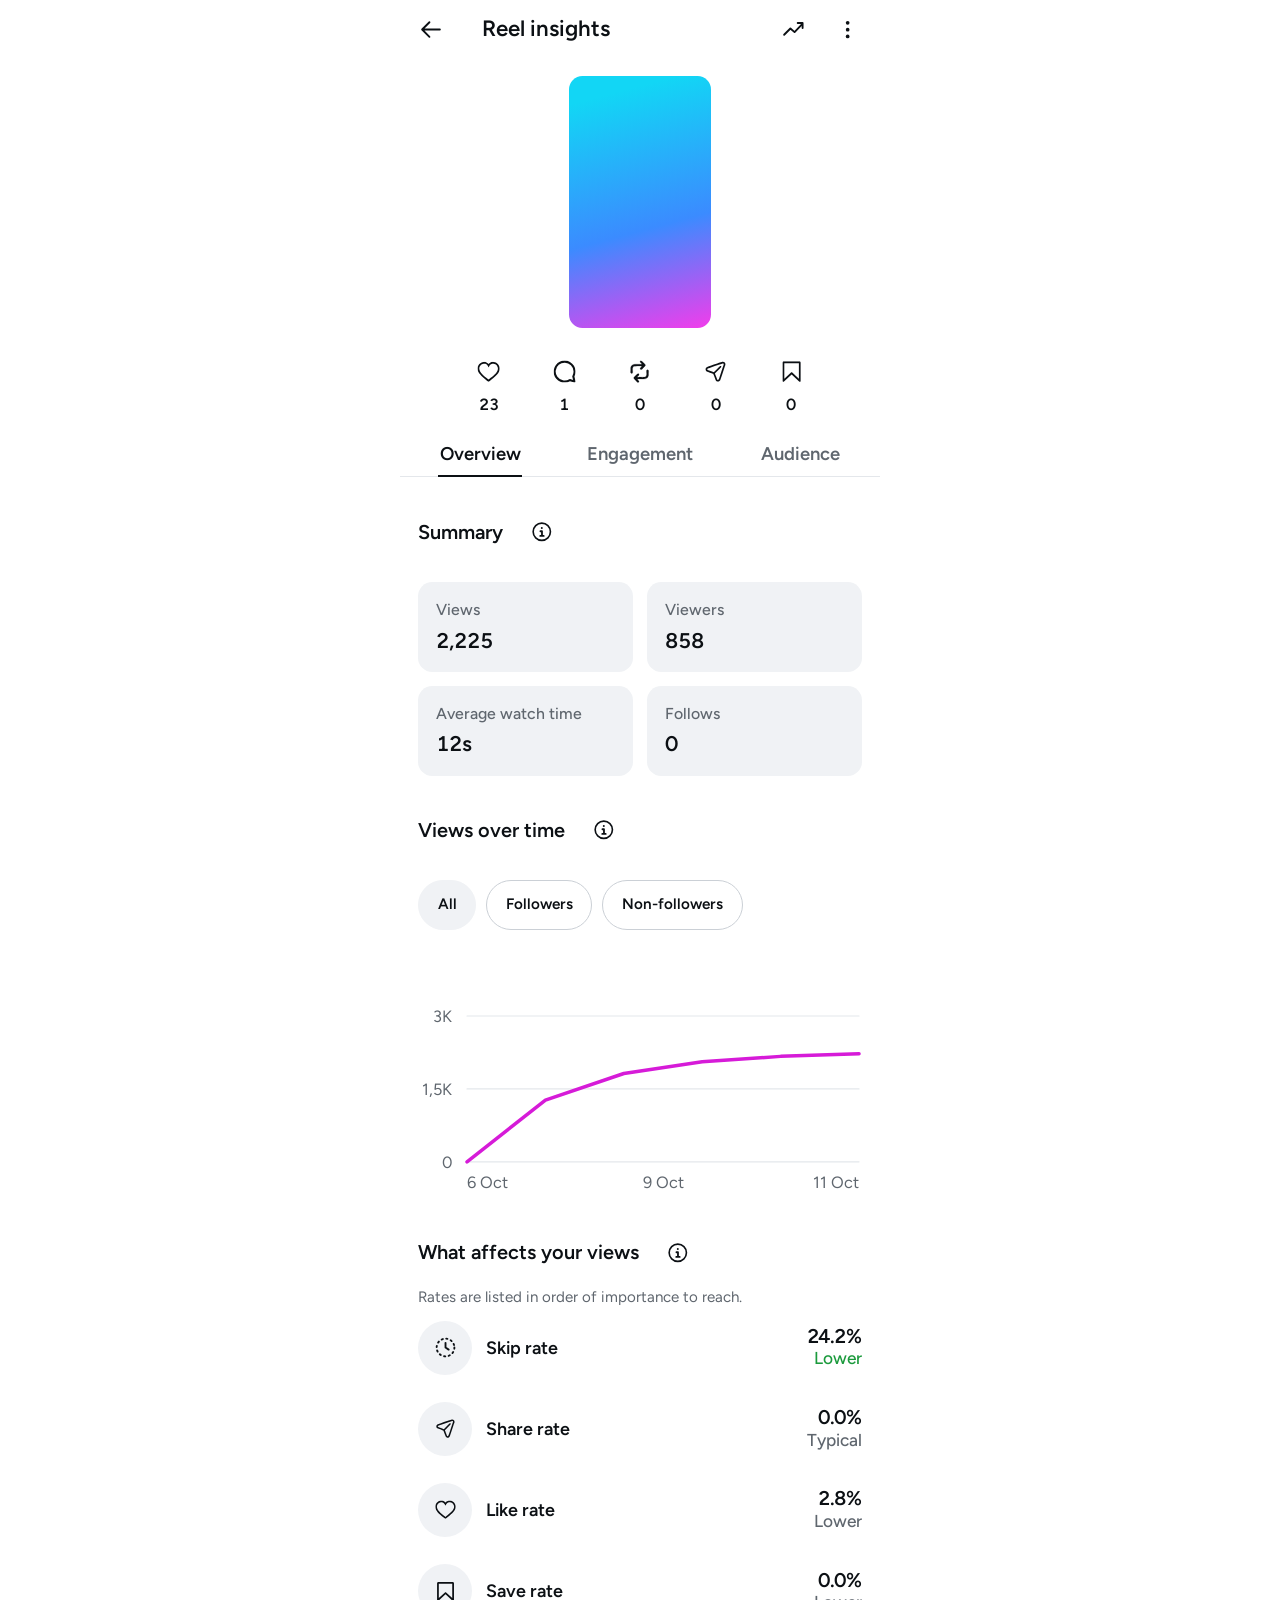
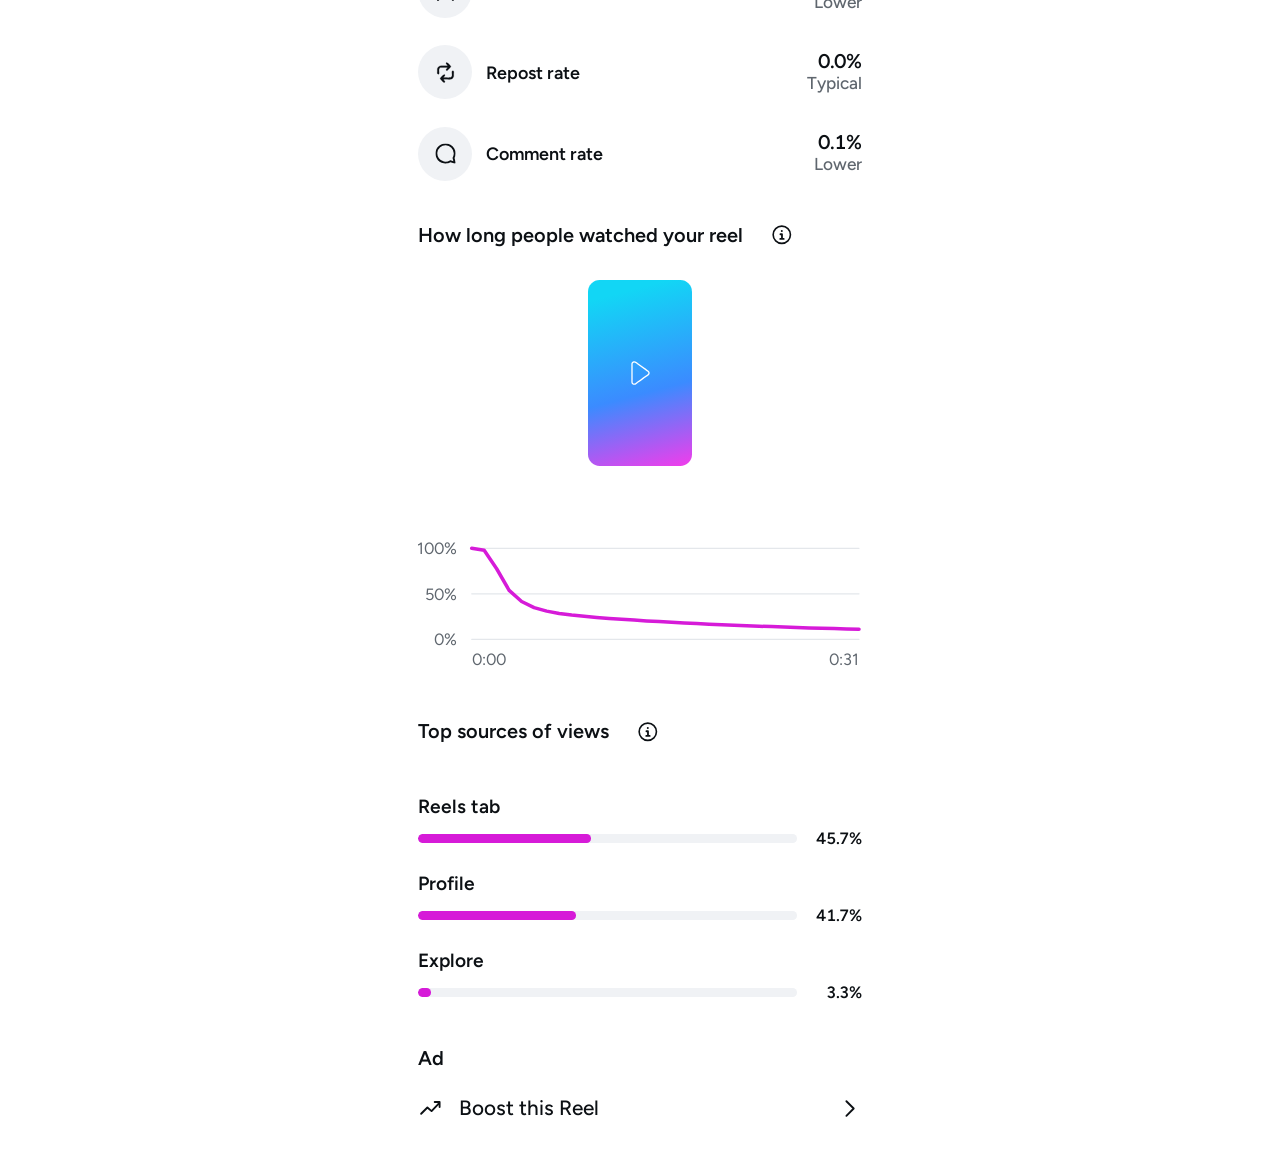
==== commit f721c121: "Add files via upload" ====
--- a/index.html
+++ b/index.html
@@ -1,4 +1,18 @@
-<!doctype html><html><head><meta charset=utf8><meta name=viewport content="width=device-width,initial-scale=1,viewport-fit=cover"><style>:root{color-scheme:light;box-sizing:border-box;padding-top:env(safe-area-inset-top,0px);padding-bottom:env(safe-area-inset-bottom,0px)}html{scroll-padding-top:env(safe-area-inset-top,0px)}body{margin:0;padding:0;font:14px -apple-system,BlinkMacSystemFont,sans-serif;background:#fff;color:#000}img{max-width:100%}[hidden]:not([hidden=until-found i]){display:none!important}</style></head><body>
+<!doctype html>
+<html lang="en">
+<head>
+<meta charset="utf-8">
+<meta name="viewport" content="width=device-width,initial-scale=1">
+<meta name="theme-color" content="#0C1014">
+<meta name="description" content="Editable Reel insights replica">
+<link rel="manifest" href="manifest.webmanifest">
+<link rel="icon" href="icons/icon-192.png">
+<link rel="apple-touch-icon" href="icons/apple-touch-icon.png">
+<meta name="mobile-web-app-capable" content="yes">
+<meta name="apple-mobile-web-app-capable" content="yes">
+<meta name="apple-mobile-web-app-status-bar-style" content="black">
+<meta name="apple-mobile-web-app-title" content="Reel Insights">
+<style>[hidden]{display:none!important}html,body{margin:0}</style>
 <title>Reel Insights</title>
 <link rel="stylesheet" href="https://fonts.googleapis.com/css2?family=Figtree:wght@400;500;600;700&display=swap">
 <style>
@@ -31,7 +45,7 @@
 .thumb{background:var(--thumb,none) center/cover no-repeat,linear-gradient(165deg,#12D6F5 10%,#3B8BFF 60%,#F23CEB);border-radius:calc(3.1*var(--q));position:relative}
 .thumb.big{width:calc(32.7*var(--q));height:calc(58.2*var(--q))}
 .thumb.sm{width:calc(24.2*var(--q));height:calc(42.9*var(--q));border-radius:calc(2.7*var(--q));margin:0 auto calc(17.1*var(--q))}
-.thumb.sm:after{content:"";position:absolute;left:50%;top:50%;width:calc(5*var(--q));height:calc(5*var(--q));margin:calc(-2.5*var(--q));background:url("data:image/svg+xml,%3Csvg xmlns='http://www.w3.org/2000/svg' viewBox='0 0 24 24'%3E%3Cpath d='M7 4.5l13 7.5-13 7.5z' fill='none' stroke='white' stroke-width='2' stroke-linejoin='round'/%3E%3C/svg%3E") center/contain no-repeat}
+.thumb.sm:after{content:"";position:absolute;left:50%;top:50%;width:calc(4.7*var(--q));height:calc(5.7*var(--q));margin:calc(-2.85*var(--q)) 0 0 calc(-2.35*var(--q));background:url("data:image/svg+xml,%3Csvg xmlns='http://www.w3.org/2000/svg' viewBox='195 55 775 995'%3E%3Cpath d='M313.69 61.42C355.73 57.53 381.26 76.55 413.2 99.32C435.19 114.99 457.09 130.8 479.15 146.36C567.98 209.05 656.52 272.21 744.8 335.67C777.78 359.39 810.68 383.31 844.04 406.48C861.89 418.89 879.42 431.77 897.14 444.38C910.35 453.79 923.74 462.71 934.44 475.09C952.04 495.45 962.73 522.53 963.03 549.5C963.15 559.93 962.06 570.25 959.78 580.42C954.53 603.87 940.66 626.36 922.38 641.92C912.24 650.55 900.9 657.82 890.07 665.55C875.29 676.1 860.43 686.56 845.73 697.23C784.44 741.73 722.15 784.88 660.65 829.09C603.8 869.96 546.96 910.92 489.62 951.08C464.96 968.35 440.46 985.9 416.06 1003.54C386.2 1025.11 362.31 1043.29 323.5 1043.82C269.84 1044.55 218.17 1006.26 206.38 953.22C200.37 926.15 203 897.09 203 869.5C203 666.83 203 464.17 203 261.5C203 241.83 203 222.17 203 202.5C203 185.42 202.67 168.51 206.37 151.76C211.88 126.74 227.23 103.54 247.15 87.62C255.75 80.75 265.19 75.13 275.3 70.81C287.63 65.54 300.36 62.66 313.69 61.42ZM314.79 115.42C286.85 119.74 263.78 139.33 258.19 167.59C255.29 182.26 257.15 198.59 257.15 213.5C257.15 236.5 257.15 259.5 257.15 282.5C257.15 458.5 257.15 634.5 257.15 810.5C257.15 823.17 257.15 835.83 257.15 848.5C257.15 867.17 257.15 885.83 257.15 904.5C257.15 917.17 256.37 929.9 259.33 942.28C264.21 962.74 281.65 979.79 301.29 986.29C308.11 988.55 315.29 989.94 322.5 989.91C345.12 989.79 361.66 976.05 379.11 963.58C405.75 944.53 432.66 925.87 459.09 906.55C499.02 877.38 539.6 849.04 579.94 820.45C650.34 770.56 720.32 720.08 790.67 670.12C812.88 654.36 835.01 638.46 857.19 622.67C879.88 606.52 901.29 594.74 907.78 565.37C909.01 559.83 909.07 554.16 908.89 548.5C907.87 516.83 886.17 502.81 863.1 486.43C838.74 469.13 814.45 451.76 790.15 434.38C676.22 352.92 562.07 271.81 448.04 190.47C423.93 173.27 399.92 155.89 375.66 138.89C357.19 125.93 339 111.68 314.79 115.42Z' fill='white' fill-rule='evenodd'/%3E%3C/svg%3E") center/contain no-repeat}
 .counts{display:grid;grid-template-columns:repeat(5,1fr);width:calc(87.5*var(--q));margin-top:calc(6.9*var(--q));text-align:center}
 .counts div{display:flex;flex-direction:column;align-items:center;gap:calc(1.8*var(--q))}
 .counts svg{width:calc(6.3*var(--q));height:calc(6.3*var(--q));stroke-width:2}
@@ -384,5 +398,6 @@
 
 buildSheet();render();
 </script>
-
-</body></html>
+<script>if("serviceWorker" in navigator)addEventListener("load",function(){navigator.serviceWorker.register("./sw.js").catch(function(){})})</script>
+</body>
+</html>
